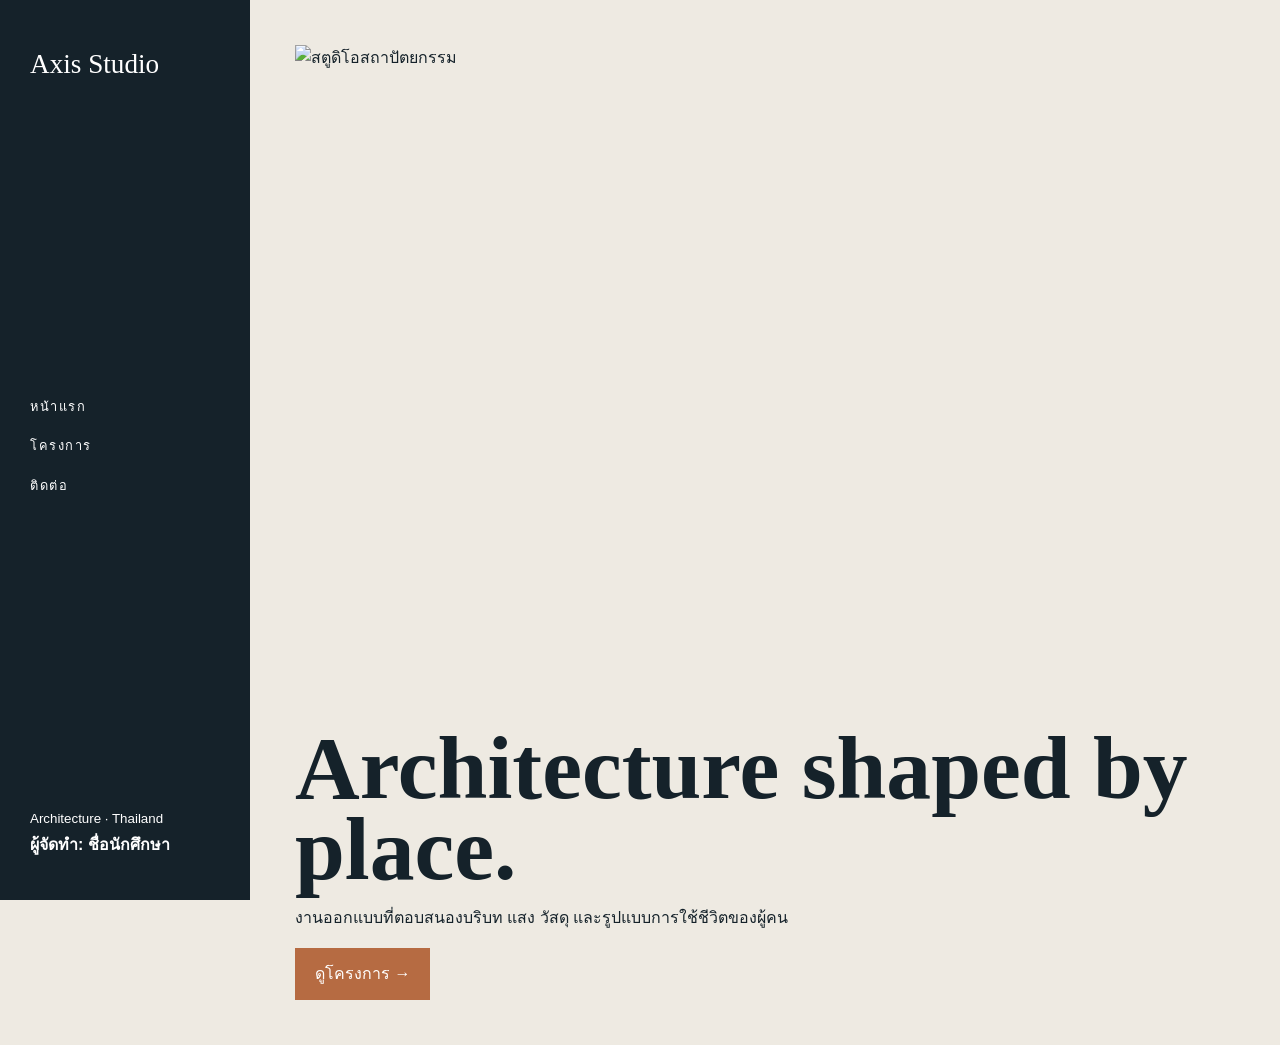
==== index.html @ 164f48b6 "Add files via upload" ====
<!doctype html><html lang="th"><head><meta charset="utf-8"><meta name="viewport" content="width=device-width,initial-scale=1"><title>หน้าแรก | Axis Studio</title><link rel="stylesheet" href="assets/style.css"></head><body class="sidebar"><aside class="side"><a class="brand" href="start.html">Axis Studio</a><nav class="links"><a href="start.html">หน้าแรก</a><a href="works.html">โครงการ</a><a href="inquiry.html">ติดต่อ</a></nav><div><small>Architecture · Thailand</small><div class="footer-student">ผู้จัดทำ: ชื่อนักศึกษา</div></div></aside><main class="hero"><img src="https://images.unsplash.com/photo-1487958449943-2429e8be8625?auto=format&fit=crop&w=1500&q=85" alt="สตูดิโอสถาปัตยกรรม"><h1>Architecture shaped by place.</h1><p>งานออกแบบที่ตอบสนองบริบท แสง วัสดุ และรูปแบบการใช้ชีวิตของผู้คน</p><a class="button" href="archive.html">ดูโครงการ →</a></main><footer class="mobile-footer">ผู้จัดทำ: ชื่อนักศึกษา</footer></body></html>
---- assets/style.css ----
*{box-sizing:border-box}html{scroll-behavior:smooth}body{margin:0;font-family:Arial,"Noto Sans Thai",sans-serif;color:#172033;background:#fff;line-height:1.65}a{color:inherit}.container{width:min(1160px,90%);margin:auto}img{display:block;max-width:100%;object-fit:cover}.student{padding:22px;border:1px dashed currentColor}.footer-student{font-weight:700}body{padding-left:250px;background:#eeeae2;color:#15222a}.side{position:fixed;left:0;top:0;width:250px;height:100vh;padding:42px 30px;background:#15222a;color:#fff;display:flex;flex-direction:column;justify-content:space-between}.brand{font-family:Georgia,serif;font-size:1.7rem;text-decoration:none}.links{display:flex;flex-direction:column;gap:18px}.links a{text-decoration:none;font-size:.8rem;letter-spacing:.12em;text-transform:uppercase}.hero{padding:45px}.hero img{width:100%;height:72vh}.hero h1{font-family:Georgia,serif;font-size:clamp(3.4rem,7vw,7rem);line-height:.9;margin:35px 0 10px}.button{display:inline-block;padding:13px 20px;background:#b66b42;color:#fff;text-decoration:none}.page-head{padding:70px 6vw 35px}.page-head h1{font-family:Georgia,serif;font-size:clamp(4rem,8vw,7rem);margin:0}.listing{padding:0 6vw 80px}.entry{display:grid;grid-template-columns:1.2fr .8fr;gap:50px;align-items:center;padding:35px 0;border-top:1px solid #b8b0a4}.entry img{width:100%;height:430px}.entry h2{font-family:Georgia,serif;font-size:2.8rem}.contact{padding:70px 6vw}.contact-grid{display:grid;grid-template-columns:1fr 1fr;gap:60px}.contact h1{font-family:Georgia,serif;font-size:4rem}.detail{padding:18px 0;border-bottom:1px solid #b8b0a4}.mobile-footer{display:none}@media(max-width:800px){body{padding-left:0}.nav{height:auto;min-height:80px;display:flex;align-items:flex-start;flex-direction:column;padding:18px 0}.links{width:100%;flex-direction:row;justify-content:space-between;gap:8px}.hero-grid,.hero,.bento,.entry,.entry:nth-child(even),.contact-grid{grid-template-columns:1fr}.hero{min-height:auto}.hero-bg{height:680px;position:relative}.fullscreen .hero{margin-top:0}.hero-media,.hero img,.entry img{height:400px}.hero-copy{order:2;padding:45px 5vw}.entry:nth-child(even) img{order:0}.side{position:static;width:100%;height:auto;gap:25px}.side .links{display:flex}.mobile-footer{display:block;padding:25px;background:#15222a;color:#fff}.magazine .nav{display:flex}.bento{grid-template-rows:auto}.hero-copy{grid-row:auto}.footer-row{flex-direction:column;gap:15px}}
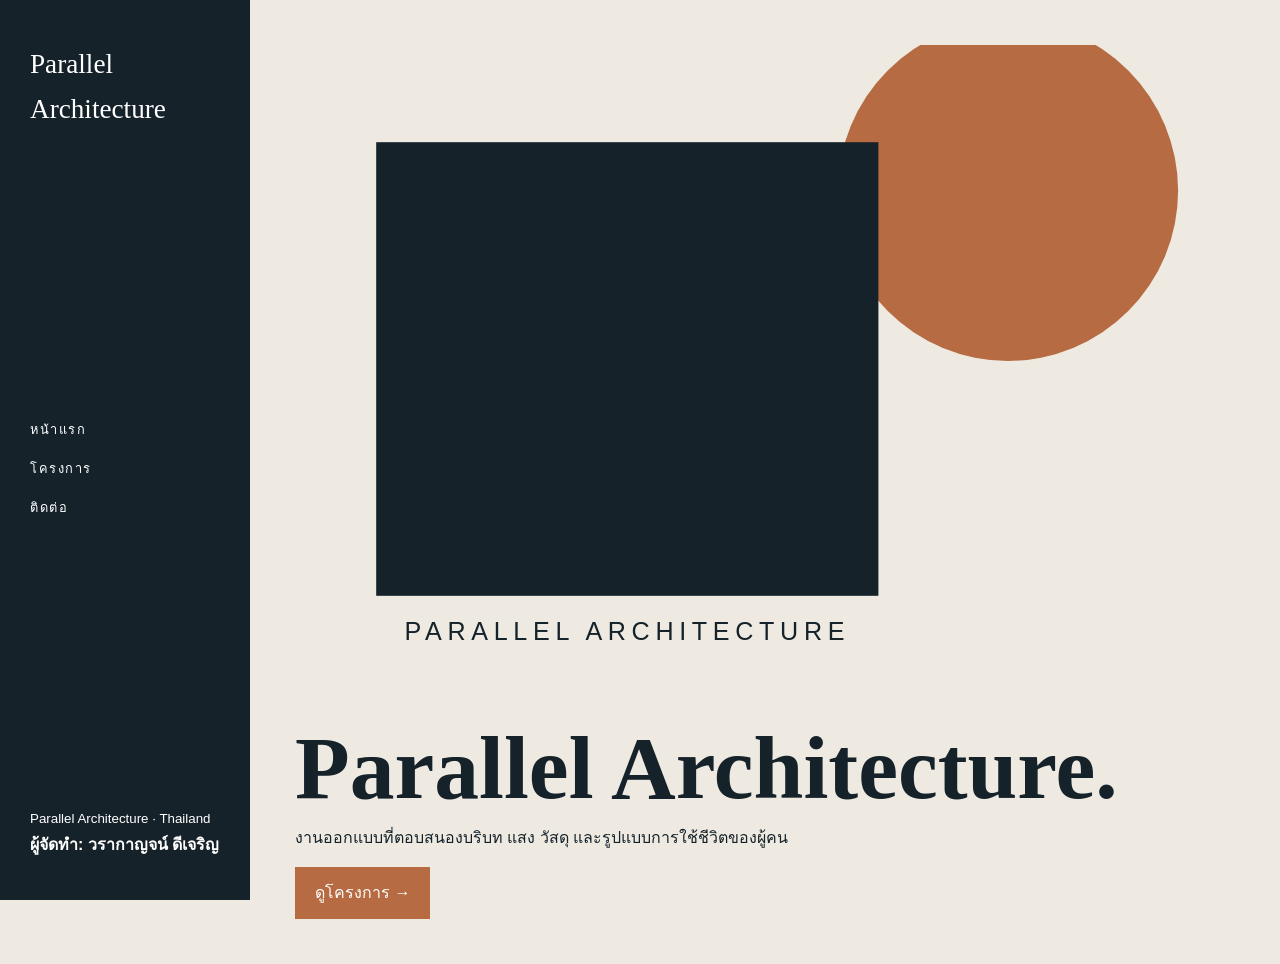
==== commit 2c2483be: "Update index.html" ====
--- a/index.html
+++ b/index.html
@@ -1 +1 @@
-<!doctype html><html lang="th"><head><meta charset="utf-8"><meta name="viewport" content="width=device-width,initial-scale=1"><title>หน้าแรก | Axis Studio</title><link rel="stylesheet" href="assets/style.css"></head><body class="sidebar"><aside class="side"><a class="brand" href="start.html">Axis Studio</a><nav class="links"><a href="start.html">หน้าแรก</a><a href="works.html">โครงการ</a><a href="inquiry.html">ติดต่อ</a></nav><div><small>Architecture · Thailand</small><div class="footer-student">ผู้จัดทำ: ชื่อนักศึกษา</div></div></aside><main class="hero"><img src="https://images.unsplash.com/photo-1487958449943-2429e8be8625?auto=format&fit=crop&w=1500&q=85" alt="สตูดิโอสถาปัตยกรรม"><h1>Architecture shaped by place.</h1><p>งานออกแบบที่ตอบสนองบริบท แสง วัสดุ และรูปแบบการใช้ชีวิตของผู้คน</p><a class="button" href="archive.html">ดูโครงการ →</a></main><footer class="mobile-footer">ผู้จัดทำ: ชื่อนักศึกษา</footer></body></html>+<!doctype html><html lang="th"><head><meta charset="utf-8"><meta name="viewport" content="width=device-width,initial-scale=1"><title>หน้าแรก | Axis Studio</title><link rel="stylesheet" href="assets/style.css"></head><body class="sidebar"><aside class="side"><a class="brand" href="start.html">Parallel Architecture</a><nav class="links"><a href="index.html">หน้าแรก</a><a href="projects.html">โครงการ</a><a href="contact.html">ติดต่อ</a></nav><div><small>Parallel Architecture · Thailand</small><div class="footer-student">ผู้จัดทำ: วรากาญจน์ ดีเจริญ</div></div></aside><main class="hero"><img src="images/architecture-hero.svg" alt="สตูดิโอสถาปัตยกรรม"><h1>Parallel Architecture.</h1><p>งานออกแบบที่ตอบสนองบริบท แสง วัสดุ และรูปแบบการใช้ชีวิตของผู้คน</p><a class="button" href="projects.html">ดูโครงการ →</a></main><footer class="mobile-footer">ผู้จัดทำ: ชื่อนักศึกษา</footer></body></html>
